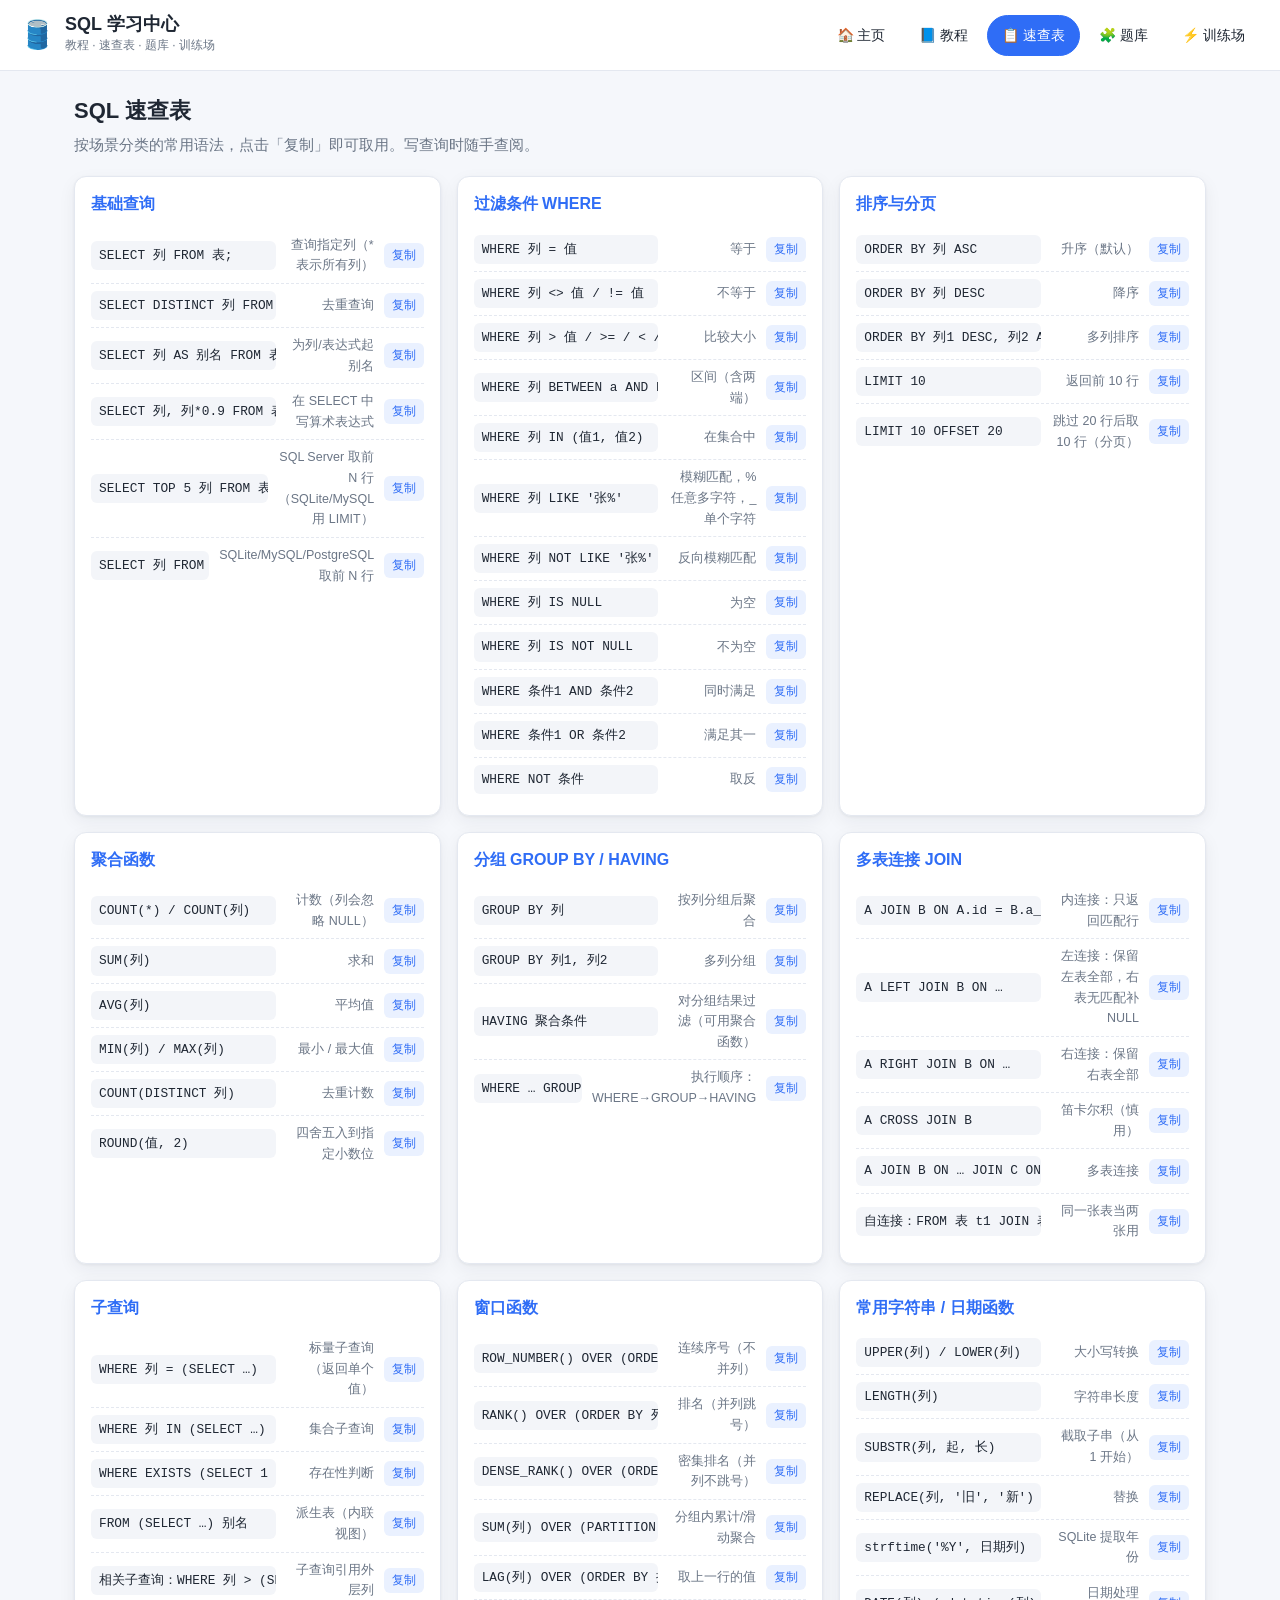
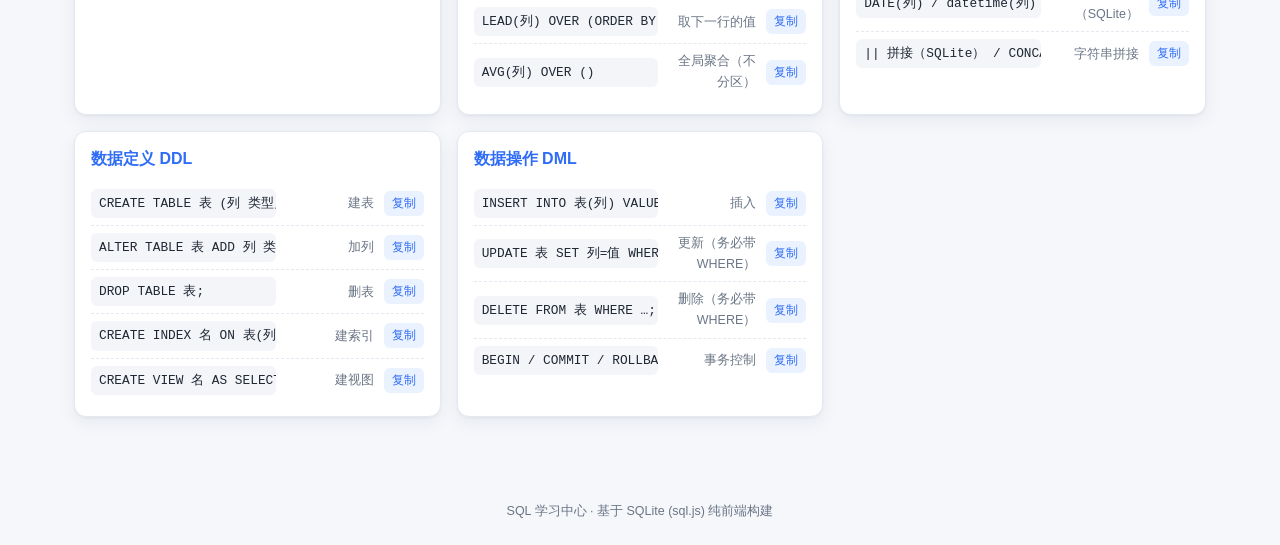
==== cheatsheet.html @ dda007c0 "update" ====
<!DOCTYPE html>
<html lang="zh-CN">
<head>
  <meta charset="UTF-8" />
  <meta name="viewport" content="width=device-width, initial-scale=1.0" />
  <title>SQL 速查表 · SQL 学习中心</title>
  <link rel="stylesheet" href="css/style.css" />
</head>
<body data-page="cheatsheet">
  <header class="topbar">
    <div class="brand">
      <button class="menu-toggle" id="menuToggle" aria-label="菜单" aria-expanded="false">☰</button>
      <span class="logo">🛢️</span>
      <div class="brand-text">
        <a href="index.html" class="brand-link"><h1>SQL 学习中心</h1></a>
        <p class="subtitle">教程 · 速查表 · 题库 · 训练场</p>
      </div>
    </div>
    <nav class="nav" id="nav">
      <a href="index.html" data-nav="home">🏠 主页</a>
      <a href="tutorial.html" data-nav="tutorial">📘 教程</a>
      <a href="cheatsheet.html" data-nav="cheatsheet">📋 速查表</a>
      <a href="questions.html" data-nav="questions">🧩 题库</a>
      <a href="practice.html" data-nav="practice">⚡ 训练场</a>
    </nav>
  </header>

  <main>
    <div class="section-head">
      <h2>SQL 速查表</h2>
      <p>按场景分类的常用语法，点击「复制」即可取用。写查询时随手查阅。</p>
    </div>
    <div id="cheatGrid" class="cheat-grid"></div>
  </main>

  <footer class="footer">
    <span>SQL 学习中心 · 基于 SQLite (sql.js) 纯前端构建</span>
  </footer>

  <script src="js/cheatsheet.js"></script>
  <script src="js/site.js"></script>
  <script src="js/app.js"></script>
</body>
</html>
---- css/style.css ----
:root {
  --bg: #f5f7fb;
  --panel: #ffffff;
  --ink: #1f2733;
  --muted: #6b7686;
  --line: #e4e8f0;
  --brand: #2f6df6;
  --brand-soft: #eaf1ff;
  --green: #1aa86b;
  --orange: #e8862e;
  --red: #e0483e;
  --code-bg: #f3f5f9;
  --shadow: 0 1px 3px rgba(20,30,50,.06), 0 6px 18px rgba(20,30,50,.06);
  --radius: 12px;
}

* { box-sizing: border-box; }
html, body { margin: 0; padding: 0; }
body {
  font-family: -apple-system, BlinkMacSystemFont, "Segoe UI", "PingFang SC", "Microsoft YaHei", sans-serif;
  background: var(--bg);
  color: var(--ink);
  line-height: 1.65;
  font-size: 15px;
}

/* ---------- 顶栏 / 导航 ---------- */
.topbar {
  position: relative;
  display: flex; align-items: center; justify-content: space-between;
  flex-wrap: wrap; gap: 10px;
  padding: 12px 20px;
  background: var(--panel);
  border-bottom: 1px solid var(--line);
  position: sticky; top: 0; z-index: 30;
}
.brand { display: flex; align-items: center; gap: 10px; min-width: 0; }
.brand .logo { font-size: 28px; }
.brand h1 { font-size: 18px; margin: 0; line-height: 1.2; }
.brand-link { text-decoration: none; color: inherit; }
.subtitle { margin: 0; color: var(--muted); font-size: 12px; }
.menu-toggle {
  display: none; border: none; background: transparent; color: var(--ink);
  font-size: 22px; cursor: pointer; padding: 4px 8px; line-height: 1;
}
.nav { display: flex; gap: 4px; flex-wrap: wrap; }
.nav a {
  text-decoration: none; color: var(--ink); padding: 8px 14px; border-radius: 999px;
  font-size: 14px; border: 1px solid transparent; transition: all .15s ease; white-space: nowrap;
}
.nav a:hover { border-color: var(--brand); color: var(--brand); }
.nav a.active { background: var(--brand); color: #fff; border-color: var(--brand); }

/* ---------- 通用内容容器 ---------- */
main { max-width: 1180px; margin: 0 auto; padding: 22px 24px 60px; }
.home { max-width: 1100px; }
.practice-page { max-width: 1280px; }
.section-head { margin-bottom: 18px; }
.section-head h2 { margin: 0 0 4px; font-size: 22px; }
.section-head p { margin: 0; color: var(--muted); max-width: 820px; }

/* ---------- 通用按钮 ---------- */
.btn {
  border: 1px solid var(--line); background: #fff; color: var(--ink);
  padding: 8px 14px; border-radius: 8px; cursor: pointer; font-size: 13.5px;
  text-decoration: none; display: inline-block; transition: all .15s ease;
}
.btn:hover { border-color: var(--brand); color: var(--brand); }
.btn.primary { background: var(--brand); color: #fff; border-color: var(--brand); }
.btn.primary:hover { filter: brightness(1.05); color: #fff; }
.btn.small { padding: 5px 10px; font-size: 12.5px; }
.btn.big { padding: 12px 22px; font-size: 15px; }

/* ---------- 主页 ---------- */
.hero { text-align: center; padding: 26px 10px 8px; }
.hero h1 { font-size: 30px; margin: 0 0 10px; }
.hero p { color: var(--muted); max-width: 680px; margin: 0 auto 18px; font-size: 15px; }
.hero-actions { display: flex; gap: 12px; justify-content: center; flex-wrap: wrap; }
.home-cards { display: grid; grid-template-columns: repeat(auto-fit, minmax(230px, 1fr)); gap: 16px; margin: 28px 0; }
.home-card {
  display: block; background: var(--panel); border: 1px solid var(--line);
  border-radius: var(--radius); padding: 20px; box-shadow: var(--shadow);
  text-decoration: none; color: inherit;
  transition: transform .15s ease, box-shadow .15s ease, border-color .15s ease;
}
.home-card:hover { transform: translateY(-3px); border-color: var(--brand); }
.hc-icon { font-size: 30px; }
.home-card h3 { margin: 10px 0 6px; font-size: 17px; }
.home-card p { color: var(--muted); font-size: 13.5px; margin: 0 0 12px; }
.hc-go { color: var(--brand); font-size: 13.5px; font-weight: 600; }
.home-note {
  background: var(--panel); border: 1px solid var(--line); border-radius: var(--radius);
  padding: 18px 22px; box-shadow: var(--shadow);
}
.home-note h3 { margin: 0 0 10px; font-size: 16px; }
.home-note ul { margin: 0; padding-left: 20px; color: var(--muted); font-size: 13.5px; }
.home-note li { margin: 6px 0; }
.home-note code { background: var(--code-bg); padding: 1px 6px; border-radius: 5px; color: var(--ink); }

/* ---------- 教程 ---------- */
.tut-layout { display: flex; gap: 22px; align-items: flex-start; }
.tut-side {
  flex: 0 0 220px; position: sticky; top: 84px; align-self: flex-start;
  background: var(--panel); border: 1px solid var(--line); border-radius: var(--radius);
  padding: 10px; box-shadow: var(--shadow); max-height: 80vh; overflow: auto;
}
.tut-side button {
  display: block; width: 100%; text-align: left; border: none; background: transparent;
  padding: 9px 12px; border-radius: 8px; cursor: pointer; color: var(--ink); font-size: 14px;
}
.tut-side button:hover { background: var(--brand-soft); }
.tut-side button.active { background: var(--brand); color: #fff; }
.tut-main {
  flex: 1; min-width: 0; background: var(--panel); border: 1px solid var(--line);
  border-radius: var(--radius); padding: 24px 28px; box-shadow: var(--shadow);
}
.tut-main h3 { margin-top: 0; font-size: 21px; }
.tut-main p { margin: 10px 0; }
.tut-main ul { padding-left: 20px; }
.tut-main code {
  background: var(--code-bg); padding: 1px 6px; border-radius: 5px;
  font-family: "SFMono-Regular", Consolas, "Liberation Mono", monospace; font-size: 13px;
}
.tut-main pre {
  background: #0f1626; color: #e6ecf5; padding: 14px 16px; border-radius: 10px;
  overflow: auto; font-size: 13px; line-height: 1.55;
}
.tut-main pre code { background: transparent; color: inherit; padding: 0; }
.tut-tip {
  background: var(--brand-soft); border-left: 4px solid var(--brand);
  padding: 10px 14px; border-radius: 8px; margin-top: 16px; color: #234;
}
.tut-example-head { display: flex; align-items: center; justify-content: space-between; margin-top: 18px; gap: 10px; flex-wrap: wrap; }

/* ---------- 速查表 ---------- */
.cheat-grid { display: grid; grid-template-columns: repeat(auto-fill, minmax(320px, 1fr)); gap: 16px; }
.cheat-card {
  background: var(--panel); border: 1px solid var(--line); border-radius: var(--radius);
  padding: 14px 16px; box-shadow: var(--shadow);
}
.cheat-card h3 { margin: 0 0 10px; font-size: 16px; color: var(--brand); }
.cheat-row {
  display: flex; align-items: center; justify-content: space-between; gap: 10px;
  padding: 7px 0; border-top: 1px dashed var(--line);
}
.cheat-row:first-of-type { border-top: none; }
.cheat-syntax {
  font-family: "SFMono-Regular", Consolas, monospace; font-size: 12.8px;
  background: var(--code-bg); padding: 4px 8px; border-radius: 6px; flex: 1; min-width: 0;
  overflow-x: auto; white-space: nowrap;
}
.cheat-desc { color: var(--muted); font-size: 12.5px; flex: 0 0 88px; text-align: right; }
.copy-btn {
  border: none; background: var(--brand-soft); color: var(--brand); cursor: pointer;
  border-radius: 6px; padding: 4px 8px; font-size: 12px; flex: 0 0 auto;
}
.copy-btn:hover { background: var(--brand); color: #fff; }

/* ---------- 题库 ---------- */
.q-filters { display: flex; flex-direction: column; gap: 8px; margin-bottom: 12px; }
.filter-row { display: flex; gap: 6px; flex-wrap: wrap; align-items: center; }
.filter-label { font-size: 12.5px; color: var(--muted); }
.q-filters button {
  border: 1px solid var(--line); background: #fff; padding: 6px 13px; border-radius: 999px;
  cursor: pointer; font-size: 13px;
}
.q-filters button.active { background: var(--brand); color: #fff; border-color: var(--brand); }
.q-stats { color: var(--muted); font-size: 13px; margin-bottom: 14px; }
.q-list { display: grid; grid-template-columns: repeat(auto-fill, minmax(340px, 1fr)); gap: 14px; }
.q-card {
  background: var(--panel); border: 1px solid var(--line); border-radius: var(--radius);
  padding: 14px 16px; box-shadow: var(--shadow);
}
.q-card .q-top { display: flex; align-items: center; gap: 8px; margin-bottom: 6px; }
.q-no { font-weight: 700; color: var(--brand); font-size: 14px; }
.q-cat { color: var(--muted); font-size: 12px; }
.badge { font-size: 11px; padding: 2px 8px; border-radius: 999px; margin-left: auto; }
.badge.基础入门 { background: #e7f6ee; color: var(--green); }
.badge.进阶实战 { background: #fdeae8; color: var(--red); }
.q-q { font-size: 14.5px; margin: 6px 0 10px; }
.q-actions { display: flex; gap: 8px; flex-wrap: wrap; }
.q-body { margin-top: 10px; border-top: 1px dashed var(--line); padding-top: 10px; display: none; }
.q-body.open { display: block; }
.q-body .lbl { font-size: 12px; color: var(--muted); margin: 8px 0 3px; }
.q-body pre { background: #0f1626; color: #e6ecf5; padding: 10px 12px; border-radius: 8px; overflow: auto; font-size: 12.5px; }
.q-body code { background: transparent; }

/* ---------- 题库带过来的题目面板 ---------- */
.question-panel {
  background: var(--brand-soft); border: 1px solid #cfe0ff; border-radius: var(--radius);
  padding: 14px 16px; margin-bottom: 16px; box-shadow: var(--shadow);
}
.qm-head { display: flex; align-items: center; gap: 8px; margin-bottom: 6px; }
.qm-no { font-weight: 700; color: var(--brand); font-size: 14px; }
.qm-q { font-size: 15px; margin: 6px 0 12px; }
.qm-actions { display: flex; gap: 8px; flex-wrap: wrap; }
.qm-hint { margin-top: 10px; background: #fff; border-left: 4px solid var(--brand); padding: 8px 12px; border-radius: 8px; font-size: 13.5px; }

/* ---------- 训练场 ---------- */
.practice-wrap { display: flex; gap: 18px; align-items: stretch; }
.editor-col { flex: 1 1 50%; min-width: 320px; display: flex; flex-direction: column; }
.result-col { flex: 1 1 50%; min-width: 320px; display: flex; flex-direction: column; }
.editor-head, .result-head {
  display: flex; align-items: center; justify-content: space-between; gap: 10px;
  background: var(--panel); border: 1px solid var(--line); border-radius: var(--radius) var(--radius) 0 0;
  padding: 10px 14px; font-size: 13.5px; flex-wrap: wrap;
}
.editor-actions { display: flex; gap: 6px; flex-wrap: wrap; }
.engine-status { font-size: 12px; color: var(--orange); margin-left: 8px; }
#sqlInput {
  width: 100%; min-height: 320px; resize: vertical; border: 1px solid var(--line);
  border-top: none; border-radius: 0 0 var(--radius) var(--radius);
  padding: 14px 16px; font-family: "SFMono-Regular", Consolas, monospace; font-size: 16px;
  line-height: 1.6; background: #0f1626; color: #e6ecf5; outline: none;
}
.editor-quick { margin-top: 10px; display: flex; gap: 8px; flex-wrap: wrap; align-items: center; font-size: 12.5px; color: var(--muted); }
.chip { border: 1px solid var(--line); background: #fff; border-radius: 999px; padding: 4px 12px; cursor: pointer; font-size: 12.5px; }
.chip:hover { border-color: var(--brand); color: var(--brand); }
.result-area {
  flex: 1; min-height: 320px; background: var(--panel); border: 1px solid var(--line);
  border-top: none; border-radius: 0 0 var(--radius) var(--radius); padding: 14px; overflow: auto;
}
.result-area .placeholder { color: var(--muted); text-align: center; margin-top: 90px; }
.result-meta { color: var(--muted); font-size: 12.5px; }
.tbl-scroll { overflow-x: auto; }
table.result-tbl { border-collapse: collapse; width: 100%; font-size: 13px; }
table.result-tbl th, table.result-tbl td {
  border: 1px solid var(--line); padding: 6px 10px; text-align: left; white-space: nowrap;
}
table.result-tbl th { background: var(--brand-soft); position: sticky; top: 0; }
table.result-tbl tr:nth-child(even) td { background: #fafbfe; }
.err-box { background: #fdecea; border: 1px solid #f5c6c2; color: #a3231b; padding: 12px 14px; border-radius: 8px; font-size: 13px; white-space: pre-wrap; }
.ok-box { background: #e7f6ee; border: 1px solid #b7e3cb; color: #157a4d; padding: 10px 14px; border-radius: 8px; font-size: 13px; }
.schema-box { margin-top: 12px; background: var(--panel); border: 1px solid var(--line); border-radius: var(--radius); padding: 8px 14px; }
.schema-box summary { cursor: pointer; font-size: 13.5px; }
.schema-info { font-size: 12.5px; color: var(--muted); margin-top: 8px; }
.schema-info code { background: var(--code-bg); padding: 1px 5px; border-radius: 4px; color: var(--ink); }

/* ---------- 页脚 ---------- */
.footer { text-align: center; color: var(--muted); font-size: 12.5px; padding: 24px; }

/* ---------- 响应式（手机 / 平板） ---------- */
@media (max-width: 860px) {
  .practice-wrap { flex-direction: column; }
  #sqlInput { min-height: 220px; }
  .result-area { min-height: 240px; }
}

@media (max-width: 760px) {
  .menu-toggle { display: block; }
  .nav {
    display: none; position: absolute; top: 100%; left: 0; right: 0;
    flex-direction: column; gap: 2px; background: var(--panel);
    border-bottom: 1px solid var(--line); padding: 8px; box-shadow: var(--shadow); z-index: 40;
  }
  .nav.open { display: flex; }
  .nav a { padding: 12px 14px; border-radius: 8px; }

  .topbar { padding: 10px 14px; }
  .subtitle { display: none; }
  main { padding: 16px 14px 50px; }
  .home { padding: 16px 14px 50px; }

  .tut-layout { flex-direction: column; }
  .tut-side {
    position: static; width: 100%; max-height: none; display: flex; gap: 6px;
    overflow-x: auto; padding-bottom: 6px;
  }
  .tut-side button { width: auto; white-space: nowrap; }
  .tut-main { padding: 18px 16px; }

  .cheat-grid, .q-list { grid-template-columns: 1fr; }
  .cheat-desc { flex-basis: 70px; }
  .hero h1 { font-size: 24px; }
}

@media (max-width: 420px) {
  .editor-actions .btn { padding: 7px 10px; font-size: 12.5px; }
  .q-actions .btn { flex: 1 1 auto; text-align: center; }
}
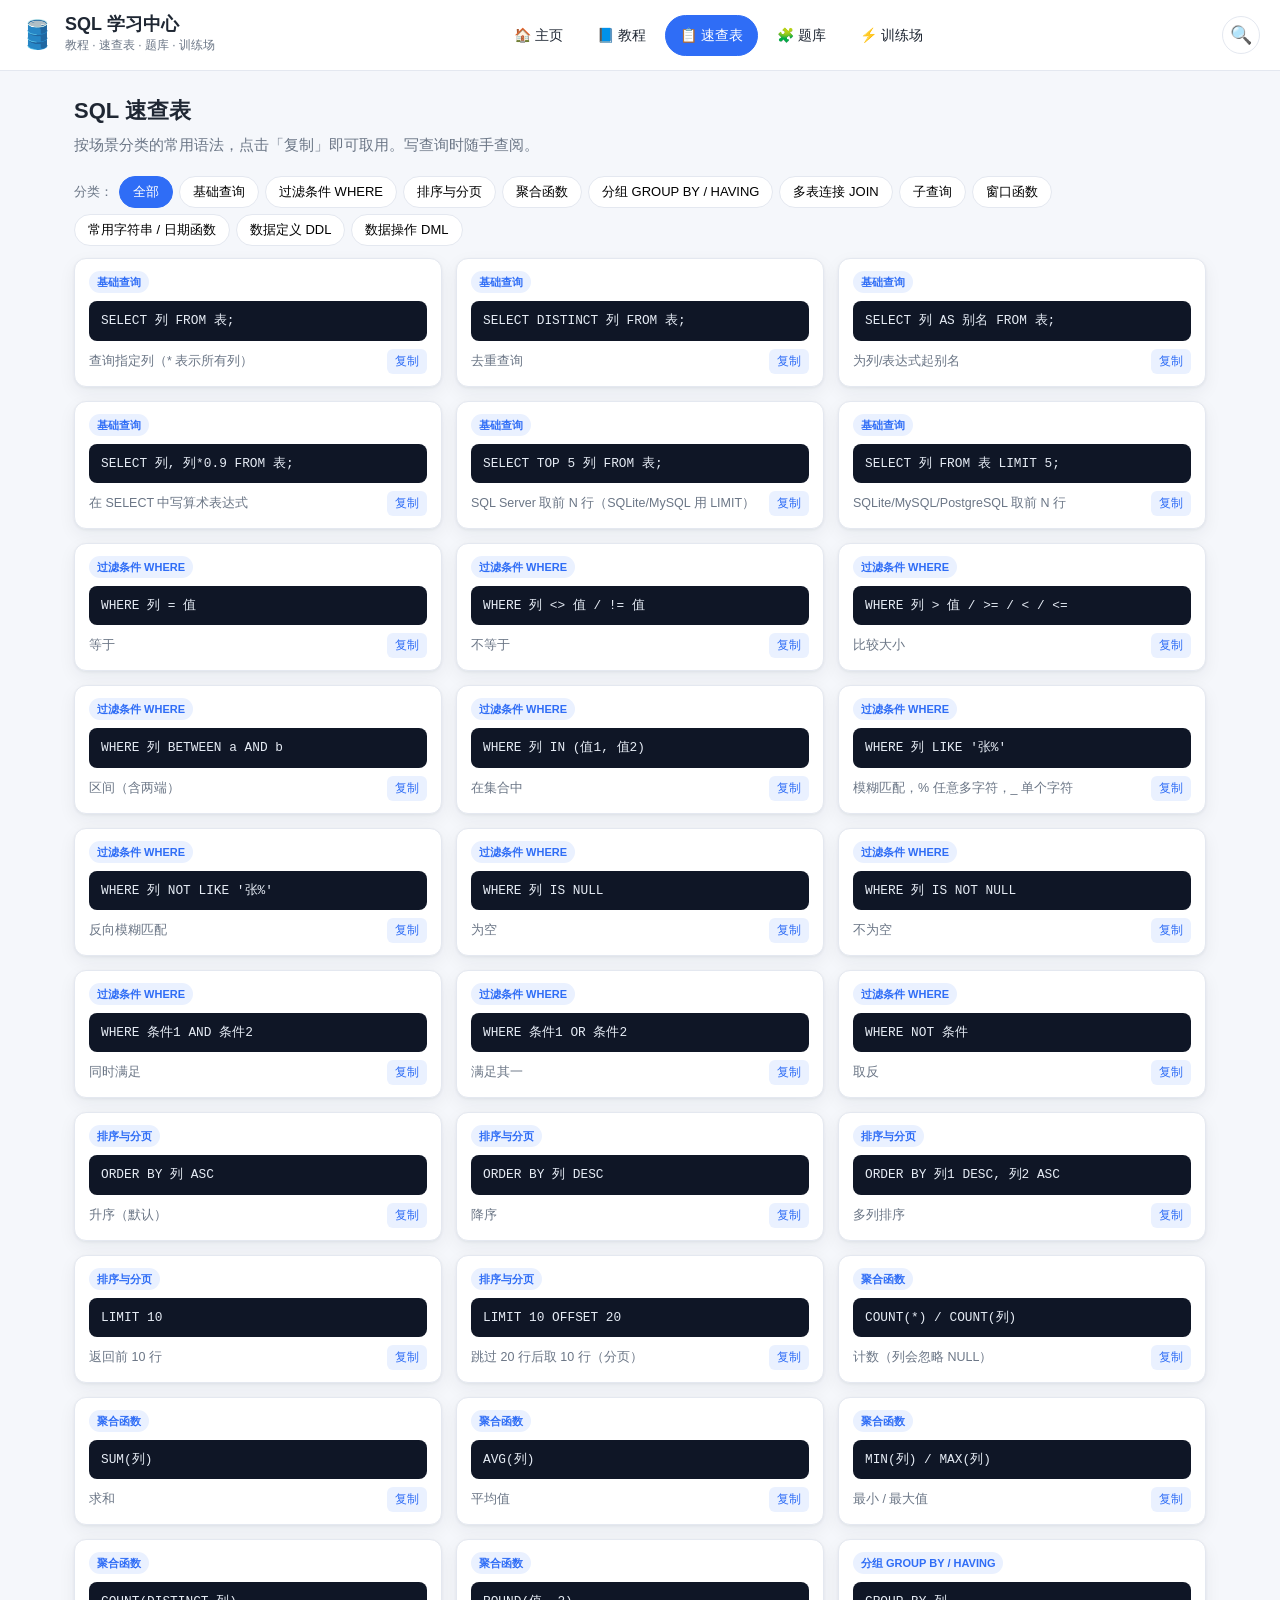
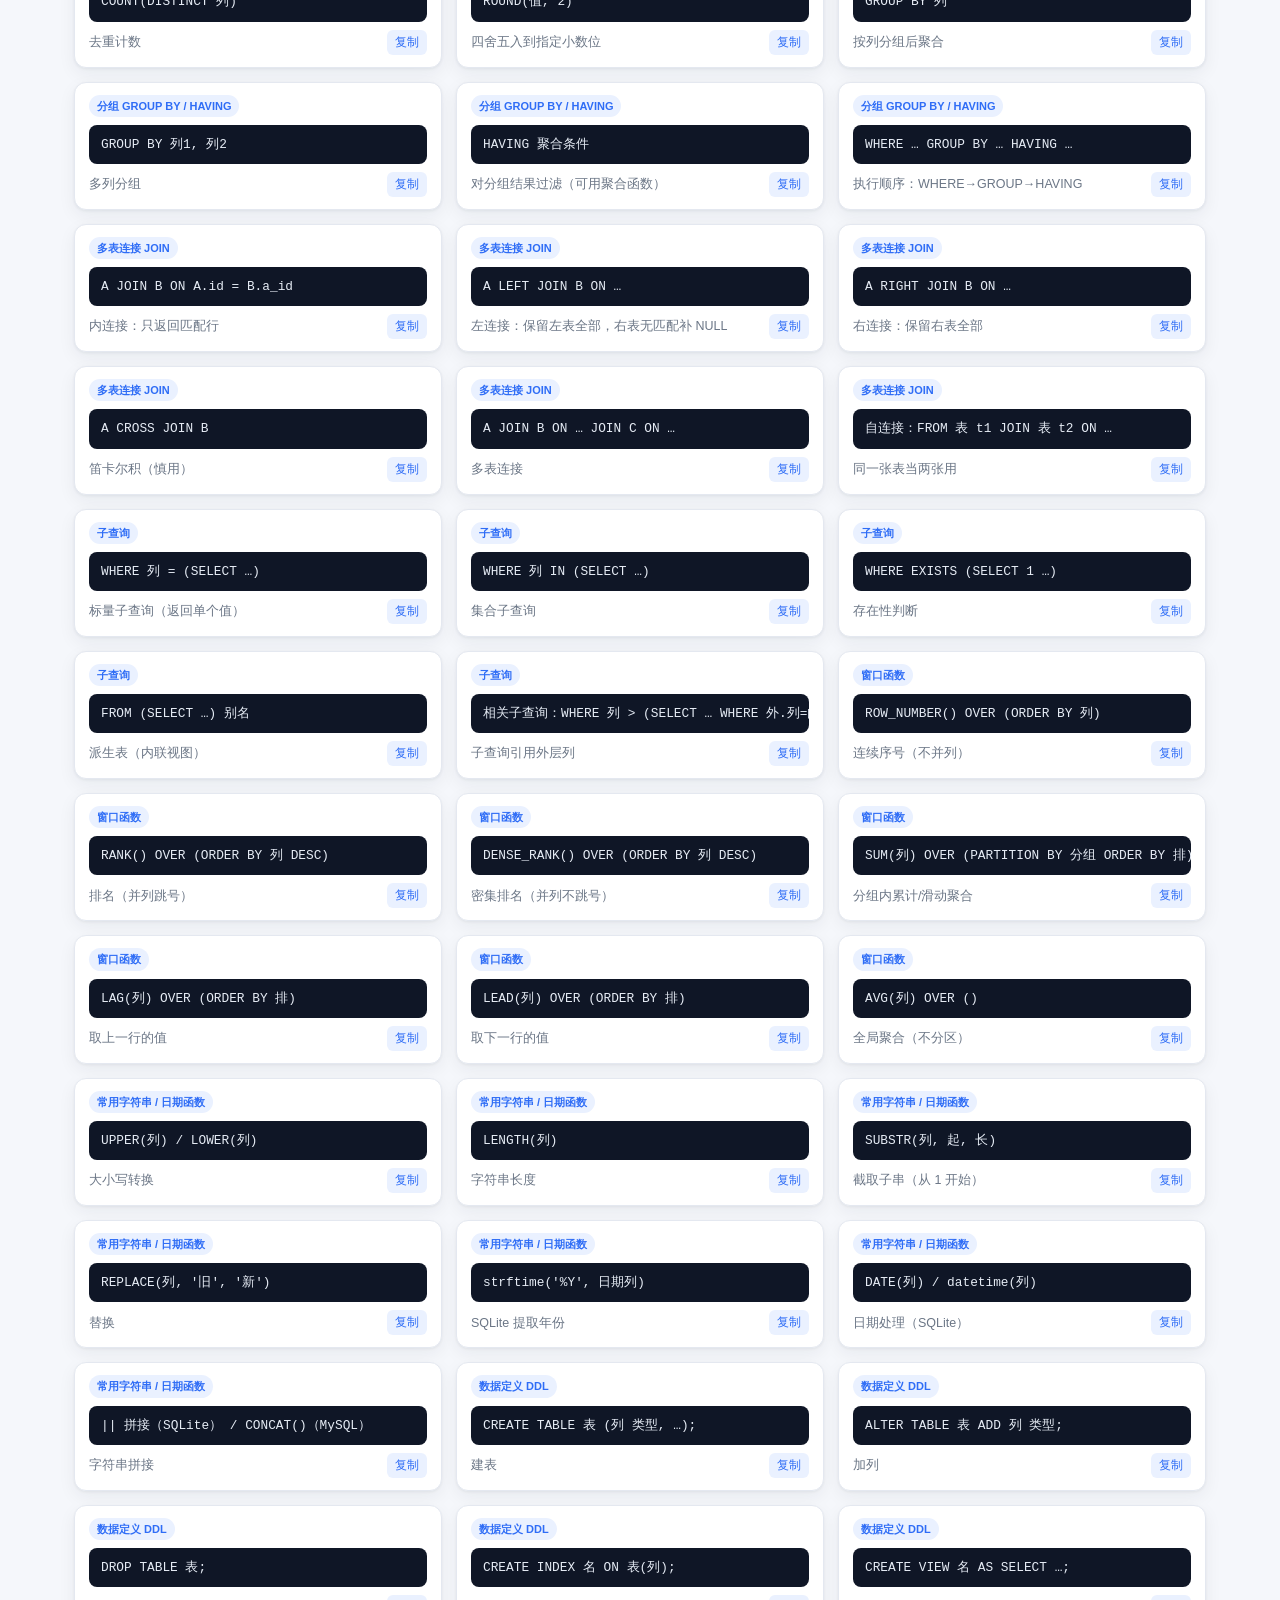
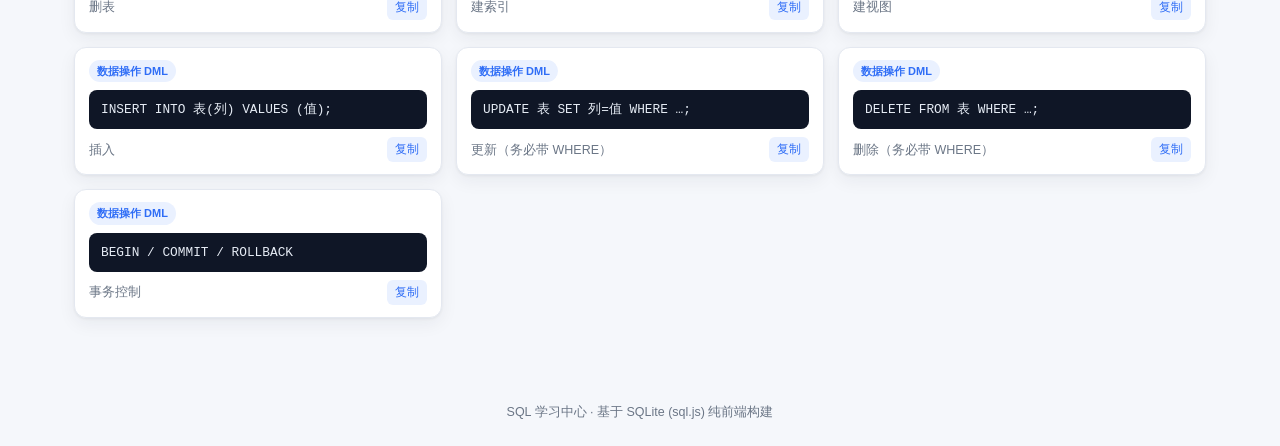
==== commit 460c65d8: "update" ====
--- a/cheatsheet.html
+++ b/cheatsheet.html
@@ -30,6 +30,7 @@
       <h2>SQL 速查表</h2>
       <p>按场景分类的常用语法，点击「复制」即可取用。写查询时随手查阅。</p>
     </div>
+    <div id="cheatFilters" class="q-filters"></div>
     <div id="cheatGrid" class="cheat-grid"></div>
   </main>
 
--- a/css/style.css
+++ b/css/style.css
@@ -110,6 +110,12 @@
 }
 .tut-side button:hover { background: var(--brand-soft); }
 .tut-side button.active { background: var(--brand); color: #fff; }
+.tut-part {
+  font-size: 12px; font-weight: 700; color: var(--muted); letter-spacing: .03em;
+  padding: 14px 12px 5px; margin-top: 4px; border-top: 1px solid var(--line);
+}
+.tut-part:first-child { border-top: none; margin-top: 0; }
+.toc-toggle { display: none; }
 .tut-main {
   flex: 1; min-width: 0; background: var(--panel); border: 1px solid var(--line);
   border-radius: var(--radius); padding: 24px 28px; box-shadow: var(--shadow);
@@ -132,24 +138,25 @@
 }
 .tut-example-head { display: flex; align-items: center; justify-content: space-between; margin-top: 18px; gap: 10px; flex-wrap: wrap; }
 
-/* ---------- 速查表 ---------- */
-.cheat-grid { display: grid; grid-template-columns: repeat(auto-fill, minmax(320px, 1fr)); gap: 16px; }
+/* ---------- 速查表（题库式卡片） ---------- */
+.cheat-grid { display: grid; grid-template-columns: repeat(auto-fill, minmax(300px, 1fr)); gap: 14px; }
 .cheat-card {
   background: var(--panel); border: 1px solid var(--line); border-radius: var(--radius);
-  padding: 14px 16px; box-shadow: var(--shadow);
-}
-.cheat-card h3 { margin: 0 0 10px; font-size: 16px; color: var(--brand); }
-.cheat-row {
-  display: flex; align-items: center; justify-content: space-between; gap: 10px;
-  padding: 7px 0; border-top: 1px dashed var(--line);
-}
-.cheat-row:first-of-type { border-top: none; }
+  padding: 12px 14px; box-shadow: var(--shadow);
+  display: flex; flex-direction: column; gap: 8px;
+}
+.cheat-card-head { display: flex; }
+.cheat-group {
+  font-size: 11px; padding: 2px 8px; border-radius: 999px;
+  background: var(--brand-soft); color: var(--brand); font-weight: 600;
+}
 .cheat-syntax {
-  font-family: "SFMono-Regular", Consolas, monospace; font-size: 12.8px;
-  background: var(--code-bg); padding: 4px 8px; border-radius: 6px; flex: 1; min-width: 0;
-  overflow-x: auto; white-space: nowrap;
-}
-.cheat-desc { color: var(--muted); font-size: 12.5px; flex: 0 0 88px; text-align: right; }
+  font-family: "SFMono-Regular", Consolas, monospace; font-size: 12.8px; line-height: 1.5;
+  background: #0f1626; color: #e6ecf5; padding: 10px 12px; border-radius: 8px;
+  overflow-x: auto; white-space: pre; margin: 0;
+}
+.cheat-meta { display: flex; align-items: center; justify-content: space-between; gap: 10px; }
+.cheat-desc { color: var(--muted); font-size: 12.5px; }
 .copy-btn {
   border: none; background: var(--brand-soft); color: var(--brand); cursor: pointer;
   border-radius: 6px; padding: 4px 8px; font-size: 12px; flex: 0 0 auto;
@@ -262,15 +269,19 @@
   .home { padding: 16px 14px 50px; }
 
   .tut-layout { flex-direction: column; }
-  .tut-side {
-    position: static; width: 100%; max-height: none; display: flex; gap: 6px;
-    overflow-x: auto; padding-bottom: 6px;
+  .toc-toggle {
+    display: flex; align-items: center; justify-content: center; gap: 6px;
+    width: 100%; border: 1px solid var(--line); background: #fff; border-radius: 10px;
+    padding: 12px; font-size: 14px; cursor: pointer; margin-bottom: 12px; color: var(--ink);
   }
-  .tut-side button { width: auto; white-space: nowrap; }
+  .tut-side { display: none; }
+  .tut-side.open {
+    display: block; position: fixed; top: 0; left: 0; right: 0; bottom: 0; z-index: 60;
+    background: var(--panel); padding: 16px; max-height: none; overflow: auto; box-shadow: var(--shadow);
+  }
   .tut-main { padding: 18px 16px; }
 
   .cheat-grid, .q-list { grid-template-columns: 1fr; }
-  .cheat-desc { flex-basis: 70px; }
   .hero h1 { font-size: 24px; }
 }
 
@@ -278,3 +289,44 @@
   .editor-actions .btn { padding: 7px 10px; font-size: 12.5px; }
   .q-actions .btn { flex: 1 1 auto; text-align: center; }
 }
+
+/* ---------- 全网搜索 ---------- */
+.search-toggle {
+  border: 1px solid var(--line); background: #fff; color: var(--ink);
+  border-radius: 999px; width: 38px; height: 38px; font-size: 18px; cursor: pointer; flex: 0 0 auto;
+  display: inline-flex; align-items: center; justify-content: center;
+}
+.search-toggle:hover { border-color: var(--brand); }
+.search-modal { position: fixed; inset: 0; z-index: 100; display: flex; }
+.search-modal[hidden] { display: none; }
+.search-overlay { position: absolute; inset: 0; background: rgba(15,22,38,.45); }
+.search-panel {
+  position: relative; margin: 7vh auto 0; width: min(700px, 92vw); max-height: 86vh;
+  background: var(--panel); border-radius: 14px; box-shadow: var(--shadow);
+  display: flex; flex-direction: column; overflow: hidden;
+}
+.search-bar { display: flex; align-items: center; gap: 8px; padding: 10px 12px; border-bottom: 1px solid var(--line); }
+.search-bar input {
+  flex: 1; border: none; outline: none; font-size: 16px; padding: 8px;
+  background: transparent; color: var(--ink);
+}
+.search-close { border: none; background: transparent; font-size: 20px; cursor: pointer; color: var(--muted); padding: 4px 8px; line-height: 1; }
+.search-results { overflow: auto; padding: 8px 12px 16px; -webkit-overflow-scrolling: touch; }
+.search-empty { color: var(--muted); text-align: center; padding: 32px 10px; font-size: 13.5px; }
+.search-group { margin-top: 8px; }
+.search-group-h { font-size: 12.5px; color: var(--muted); font-weight: 700; margin: 8px 2px 4px; }
+.search-item {
+  display: flex; align-items: center; gap: 8px; text-decoration: none; color: var(--ink);
+  padding: 10px; border-radius: 8px; font-size: 14px; border: 1px solid transparent;
+}
+.search-item:hover { background: var(--brand-soft); border-color: #cfe0ff; }
+.si-type { font-size: 11px; font-weight: 700; padding: 2px 7px; border-radius: 6px; flex: 0 0 auto; color: #fff; }
+.si-type.tut { background: var(--brand); }
+.si-type.cheat { background: var(--orange); }
+.si-type.q { background: var(--green); }
+.search-item code {
+  font-family: "SFMono-Regular", Consolas, monospace; font-size: 12.5px;
+  background: var(--code-bg); padding: 2px 6px; border-radius: 5px; color: var(--ink);
+}
+.si-desc { color: var(--muted); font-size: 12px; overflow: hidden; text-overflow: ellipsis; white-space: nowrap; }
+.search-more { color: var(--muted); font-size: 12px; padding: 4px 10px; }
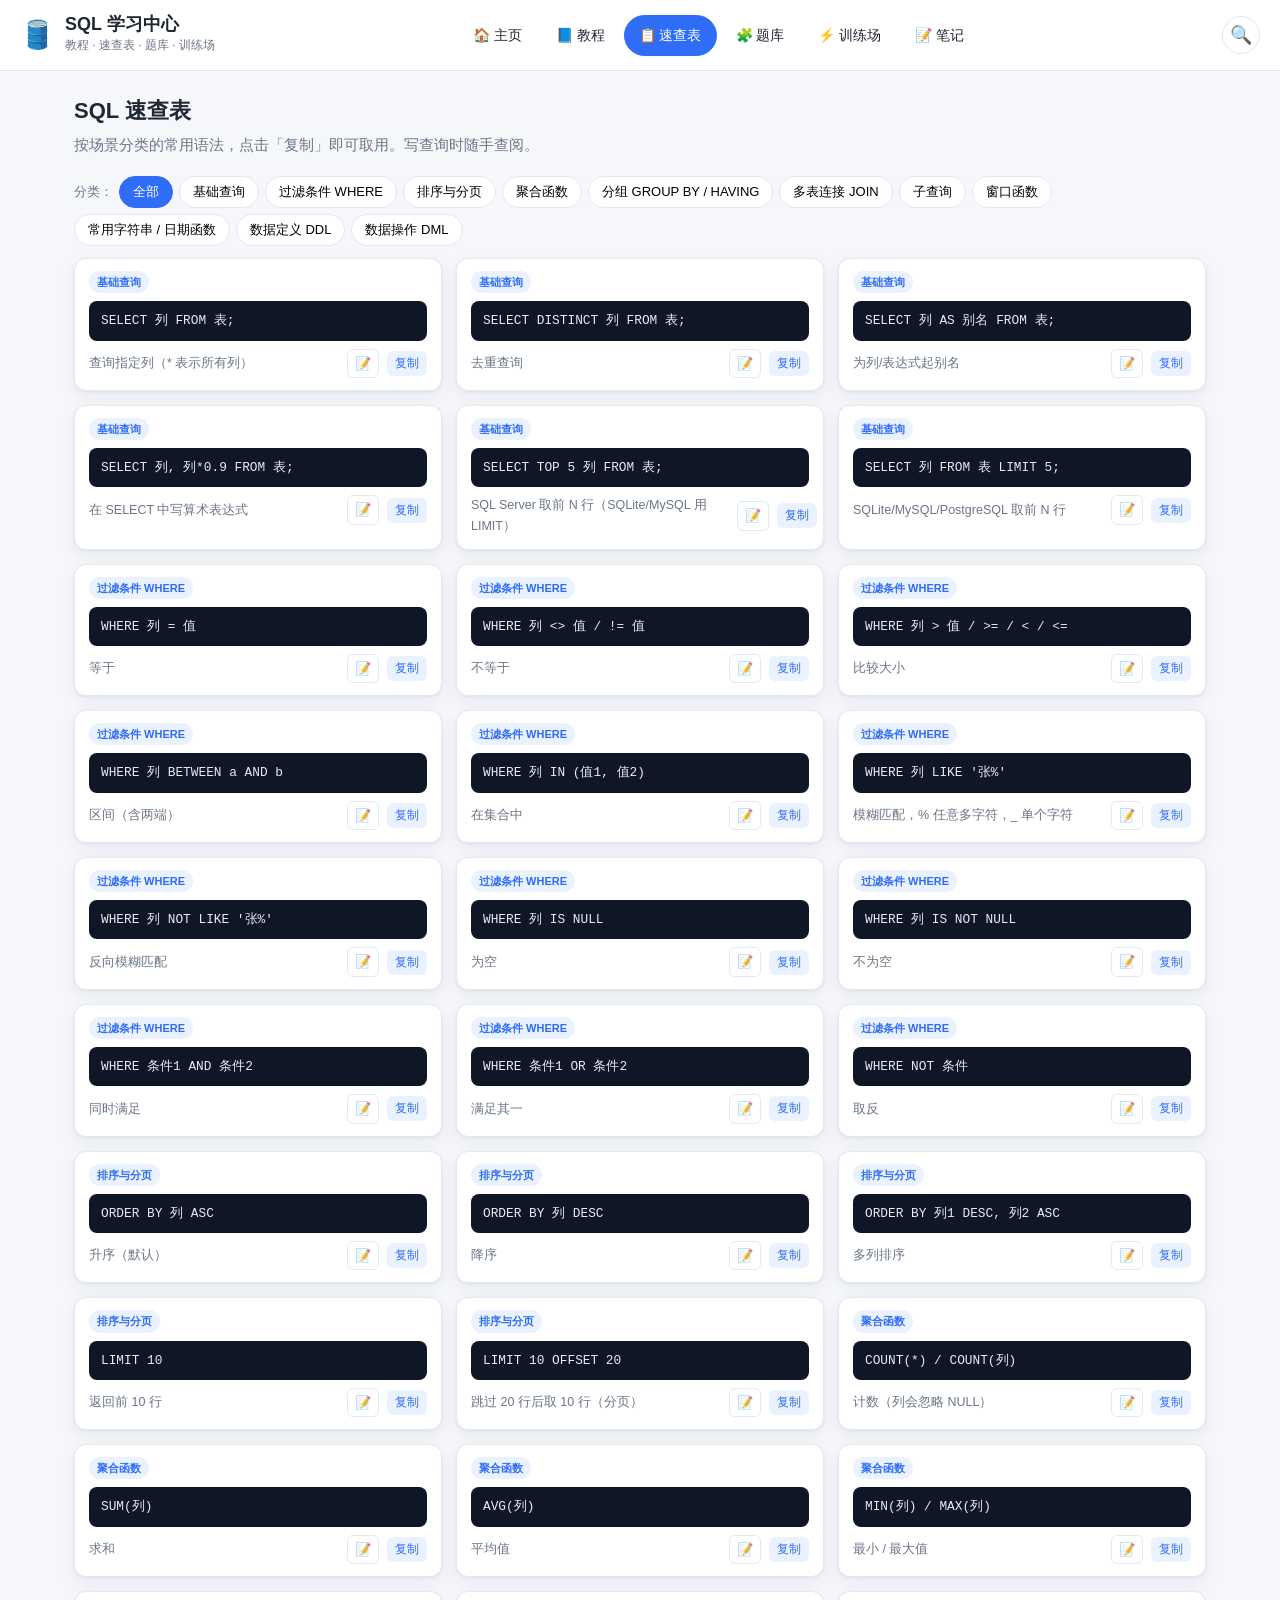
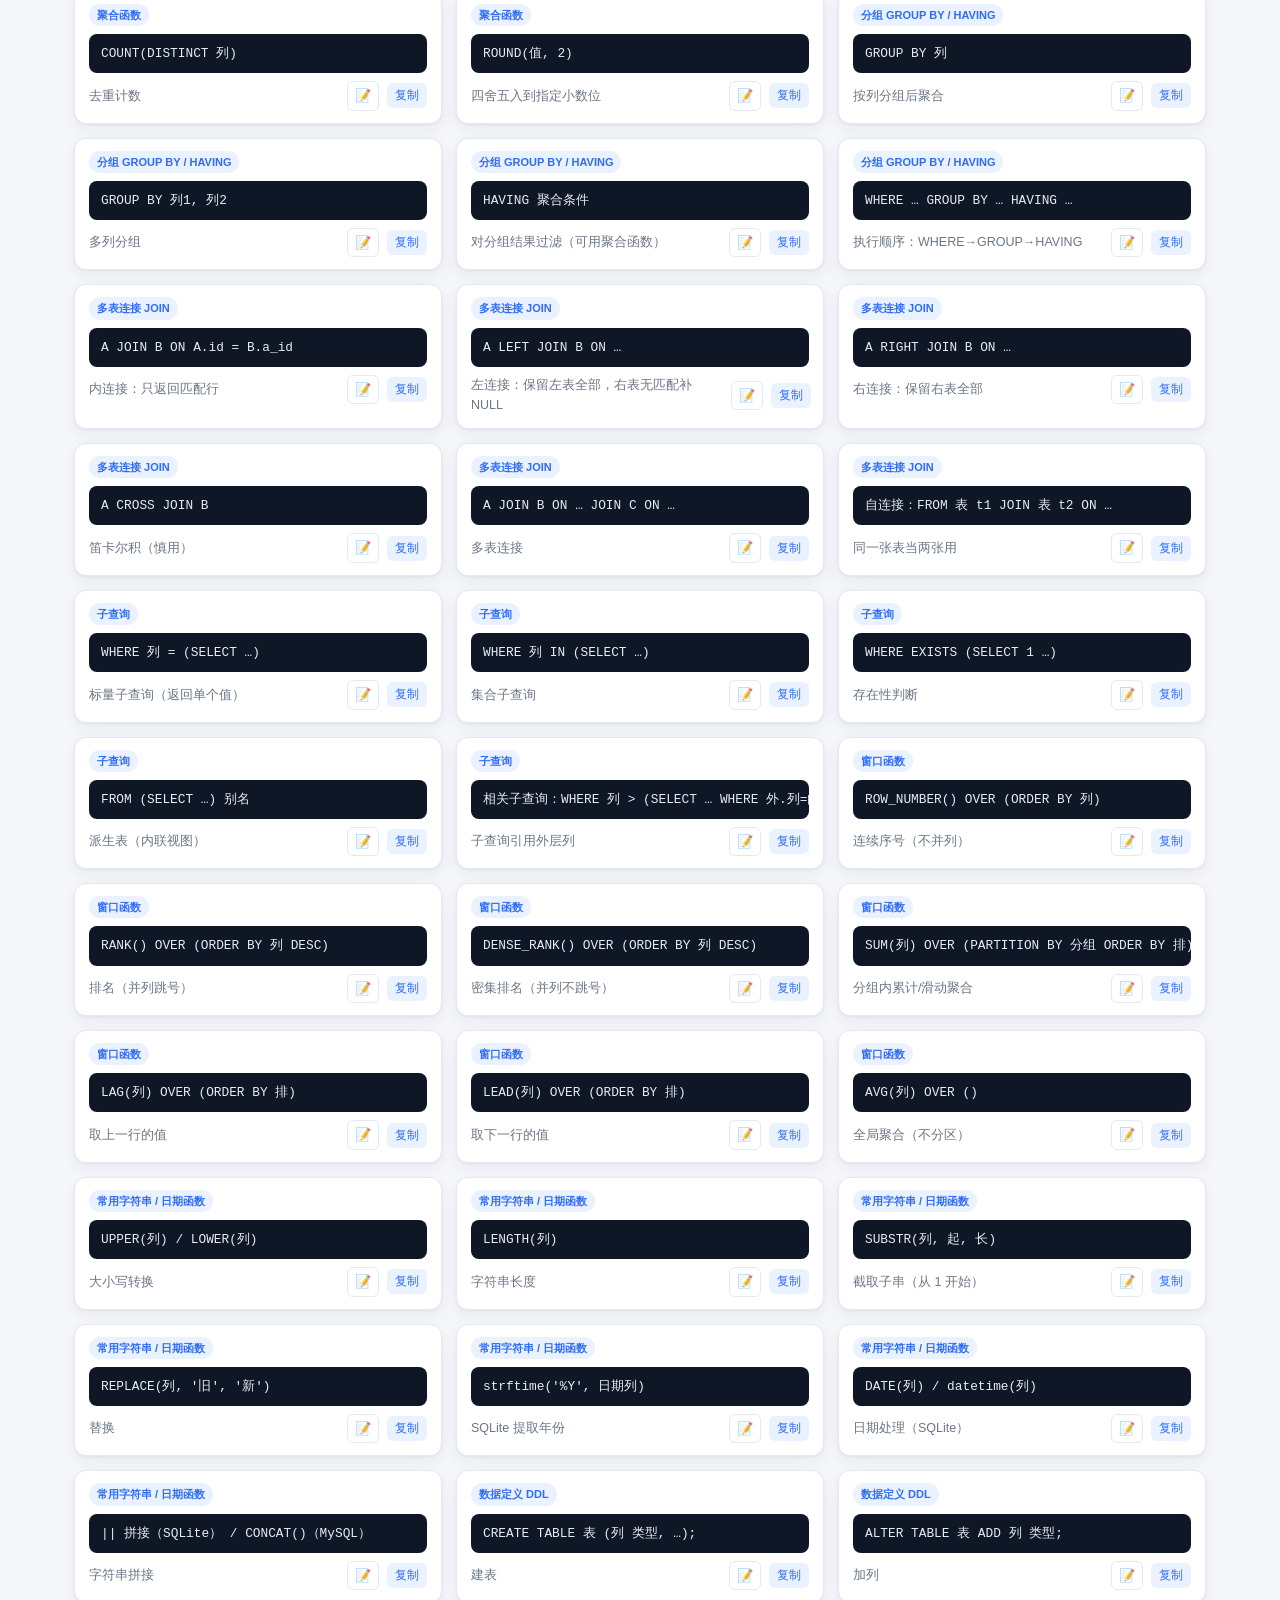
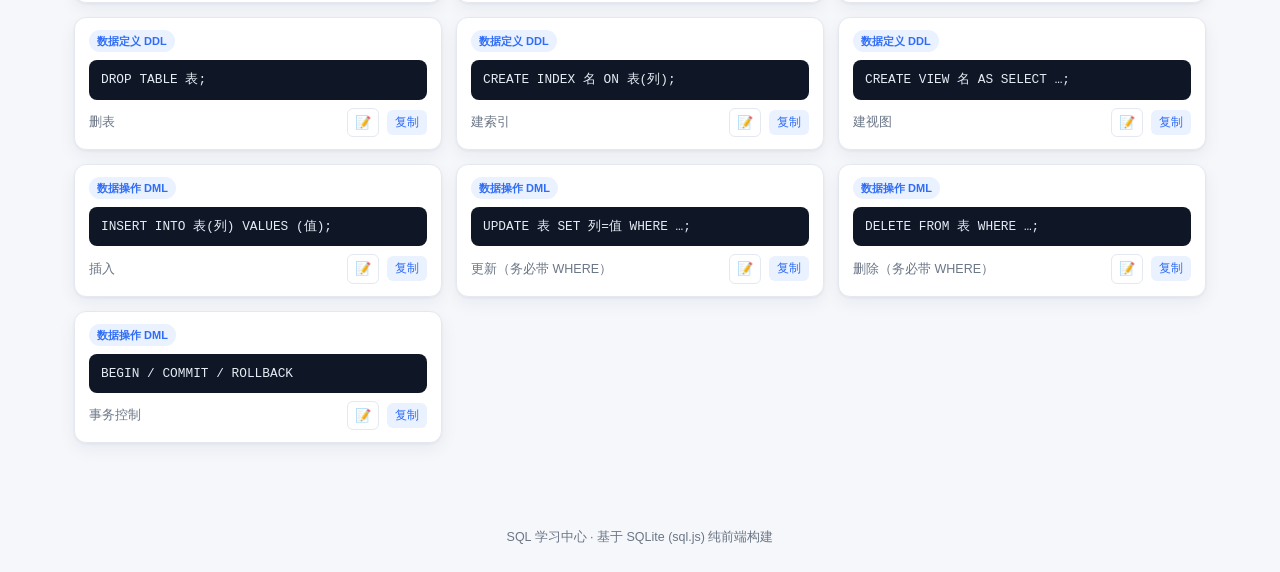
==== commit 2d16014b: "添加练习次数和笔记" ====
--- a/cheatsheet.html
+++ b/cheatsheet.html
@@ -22,6 +22,7 @@
       <a href="cheatsheet.html" data-nav="cheatsheet">📋 速查表</a>
       <a href="questions.html" data-nav="questions">🧩 题库</a>
       <a href="practice.html" data-nav="practice">⚡ 训练场</a>
+      <a href="notes.html" data-nav="notes">📝 笔记</a>
     </nav>
   </header>
 
--- a/css/style.css
+++ b/css/style.css
@@ -290,6 +290,66 @@
   .q-actions .btn { flex: 1 1 auto; text-align: center; }
 }
 
+/* ---------- 练习次数 / 笔记入口 ---------- */
+.q-prac {
+  font-size: 11px; color: var(--muted); background: var(--code-bg);
+  padding: 2px 8px; border-radius: 999px; margin-left: 6px;
+}
+.qm-count {
+  font-size: 12.5px; color: var(--brand); font-weight: 600;
+  background: #fff; border: 1px dashed #cfe0ff; border-radius: 8px;
+  padding: 5px 10px; margin: 4px 0 10px; display: inline-block;
+}
+.tut-note { margin-top: 18px; }
+.cheat-links { display: inline-flex; gap: 8px; align-items: center; }
+.cheat-note {
+  text-decoration: none; font-size: 13px; color: var(--muted);
+  border: 1px solid var(--line); border-radius: 6px; padding: 3px 7px;
+}
+.cheat-note:hover { border-color: var(--brand); color: var(--brand); }
+
+/* ---------- 笔记页 ---------- */
+.notes-page { max-width: 980px; }
+.note-composer {
+  background: var(--panel); border: 1px solid var(--line); border-radius: var(--radius);
+  padding: 16px; box-shadow: var(--shadow); margin-bottom: 14px;
+  display: flex; flex-direction: column; gap: 10px;
+}
+.note-row { display: flex; gap: 10px; }
+.note-input {
+  flex: 1; width: 100%; border: 1px solid var(--line); border-radius: 8px;
+  padding: 9px 12px; font-size: 14px; outline: none; background: #fff; color: var(--ink);
+}
+.note-input:focus { border-color: var(--brand); }
+.note-input.ctx { font-size: 13px; color: var(--muted); }
+.note-textarea {
+  width: 100%; min-height: 150px; resize: vertical; border: 1px solid var(--line);
+  border-radius: 8px; padding: 12px 14px; font-size: 14px; line-height: 1.6;
+  font-family: inherit; outline: none; color: var(--ink); background: #fff;
+}
+.note-textarea:focus { border-color: var(--brand); }
+.note-composer-actions { display: flex; gap: 10px; }
+.note-toolbar {
+  display: flex; align-items: center; gap: 10px; flex-wrap: wrap;
+  margin-bottom: 14px;
+}
+.note-toolbar .note-input { flex: 1 1 240px; max-width: 360px; }
+.note-count { font-size: 12.5px; color: var(--muted); }
+.note-list { display: grid; grid-template-columns: repeat(auto-fill, minmax(320px, 1fr)); gap: 14px; }
+.note-card {
+  background: var(--panel); border: 1px solid var(--line); border-radius: var(--radius);
+  padding: 14px 16px; box-shadow: var(--shadow); display: flex; flex-direction: column; gap: 6px;
+}
+.note-head { display: flex; align-items: baseline; justify-content: space-between; gap: 10px; }
+.note-title { font-size: 15px; font-weight: 700; color: var(--ink); }
+.note-time { font-size: 11.5px; color: var(--muted); flex: 0 0 auto; }
+.note-ctx {
+  font-size: 12px; color: var(--brand); background: var(--brand-soft);
+  border-radius: 6px; padding: 3px 8px; align-self: flex-start;
+}
+.note-content { font-size: 13.5px; color: #334; white-space: pre-wrap; word-break: break-word; }
+.note-actions { display: flex; gap: 8px; margin-top: 4px; }
+
 /* ---------- 全网搜索 ---------- */
 .search-toggle {
   border: 1px solid var(--line); background: #fff; color: var(--ink);
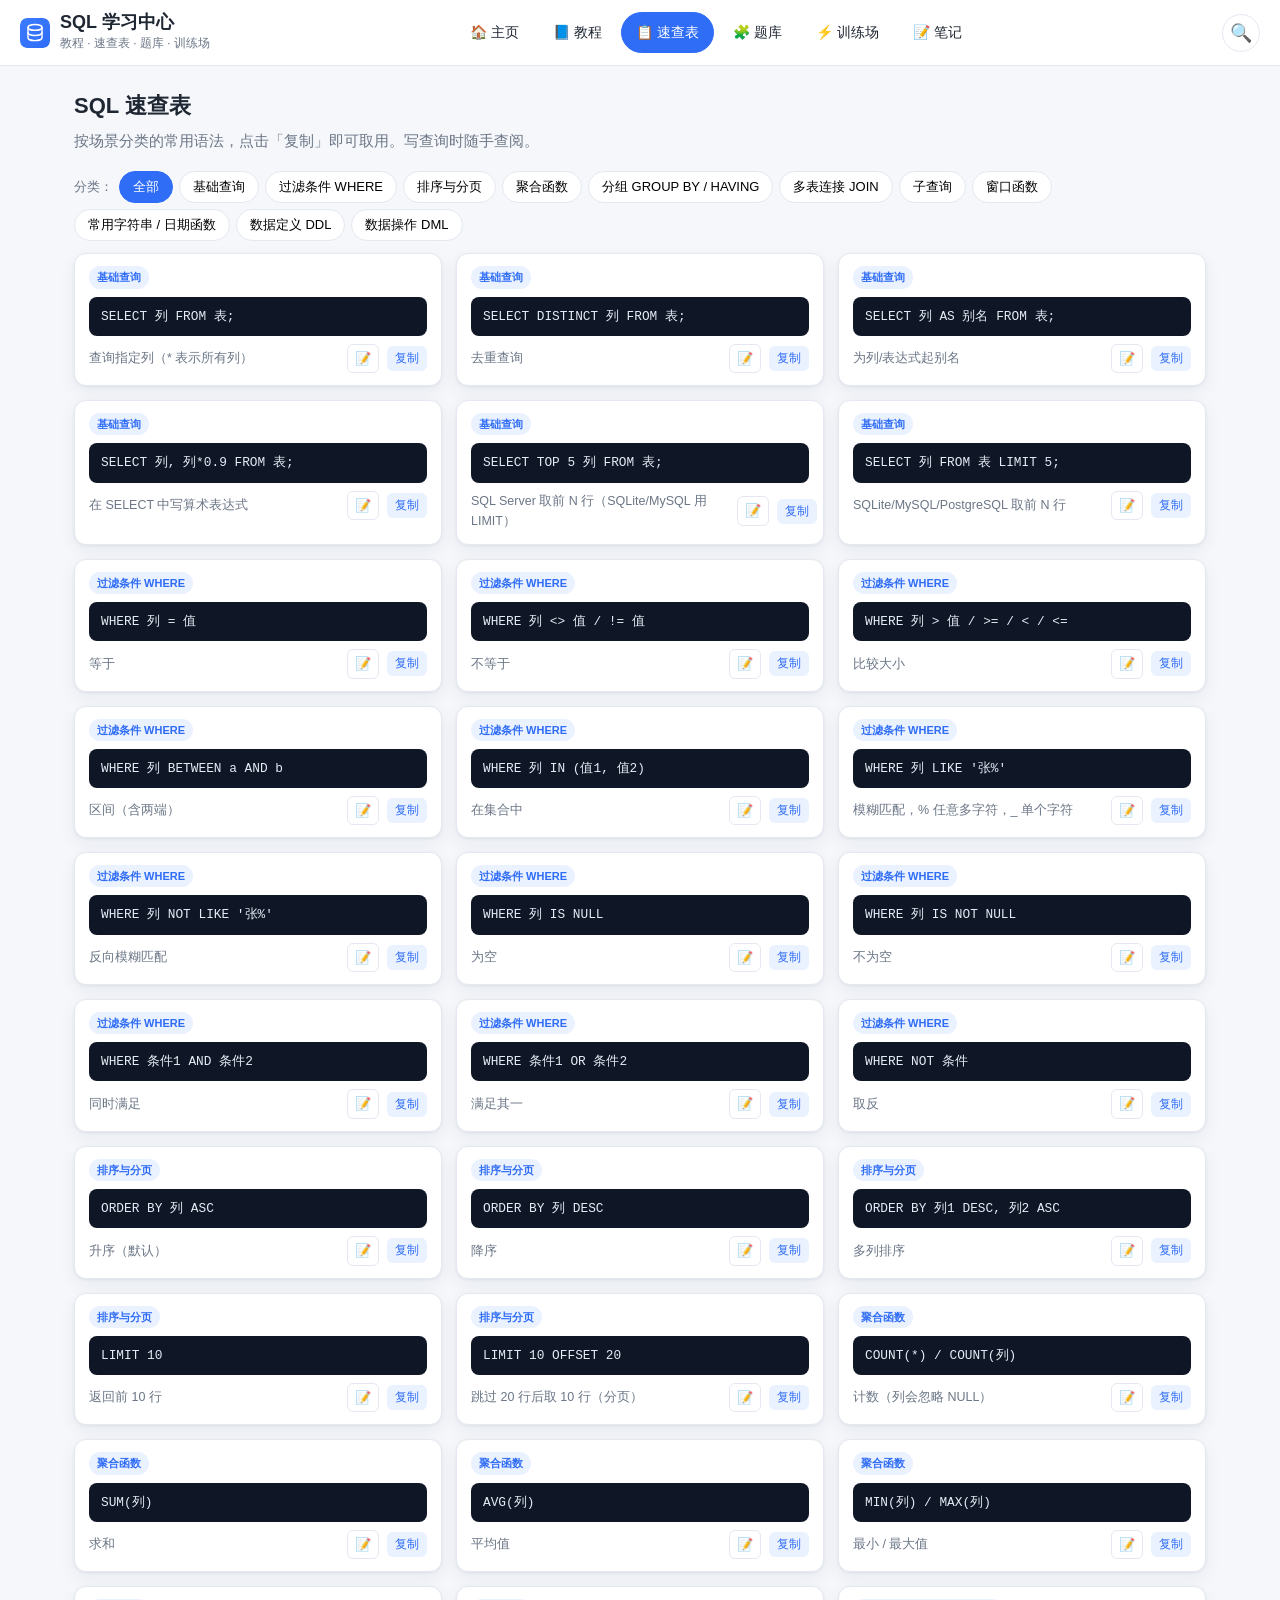
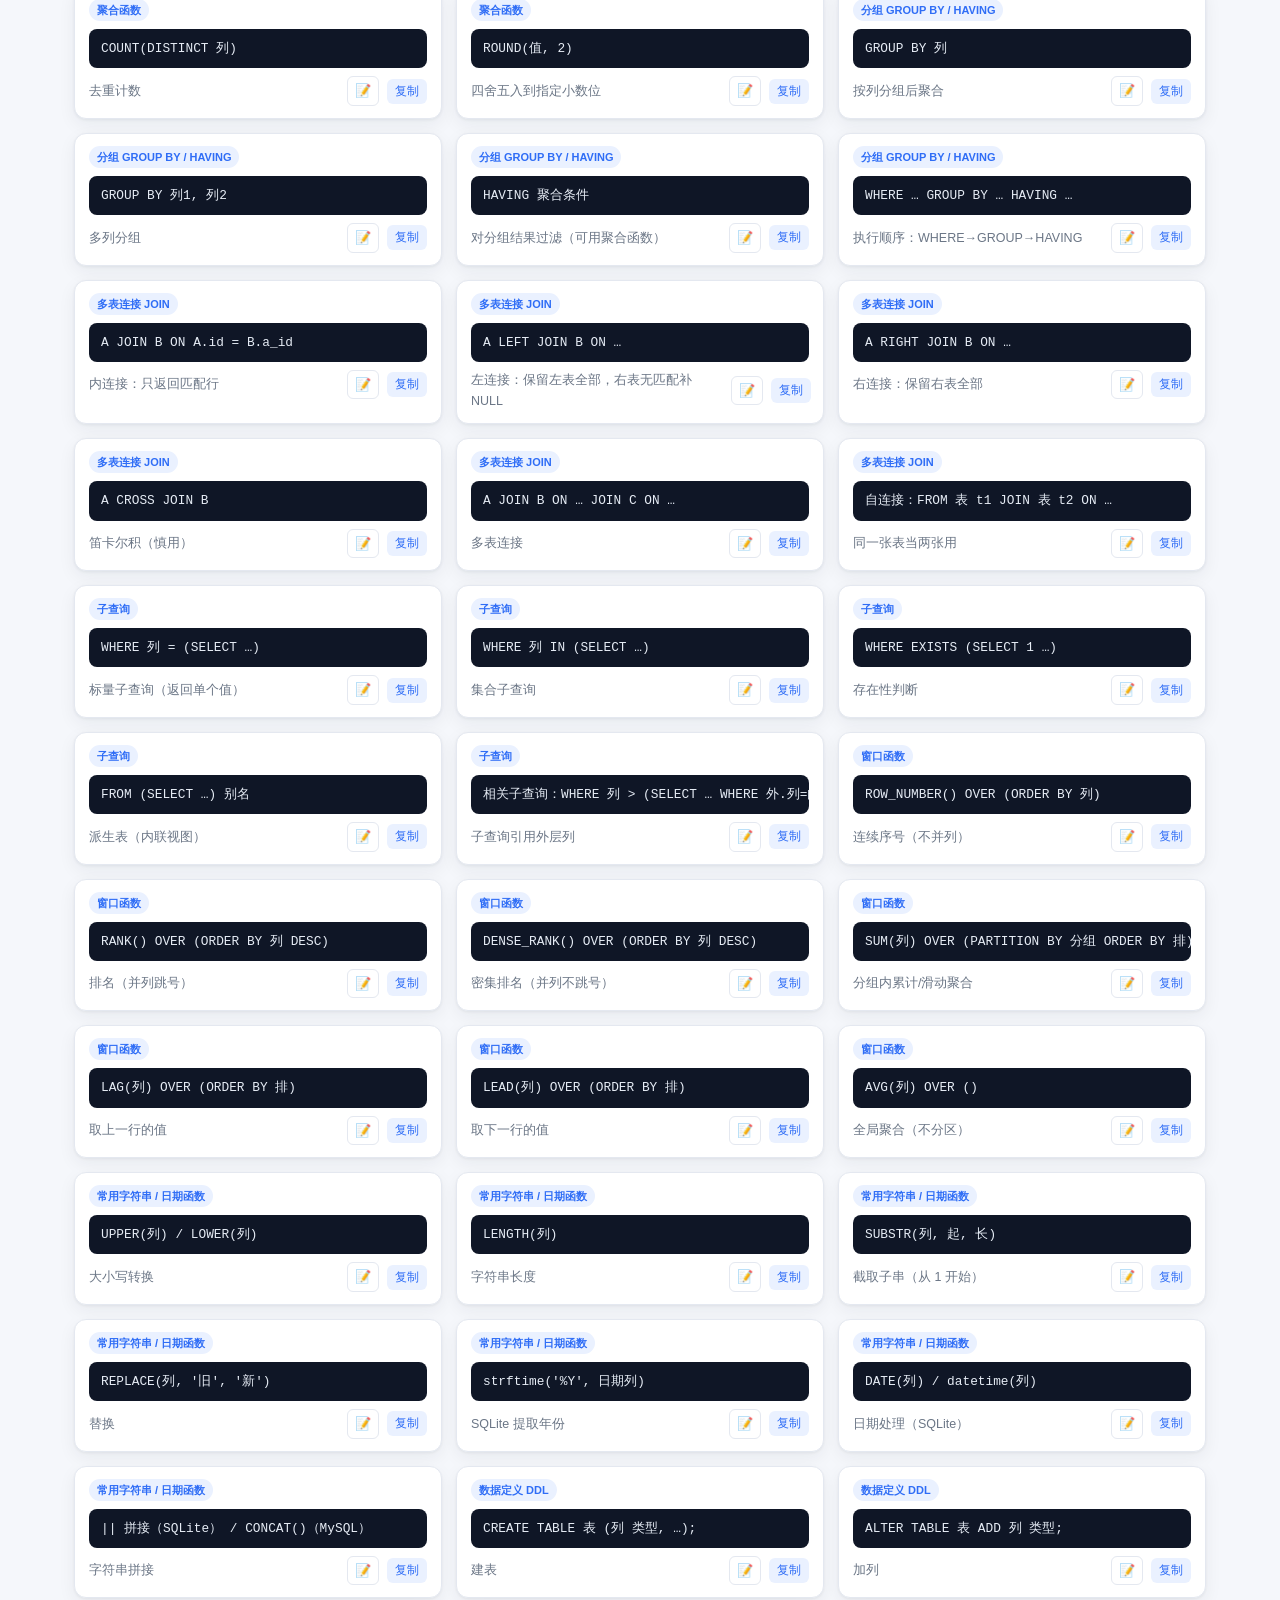
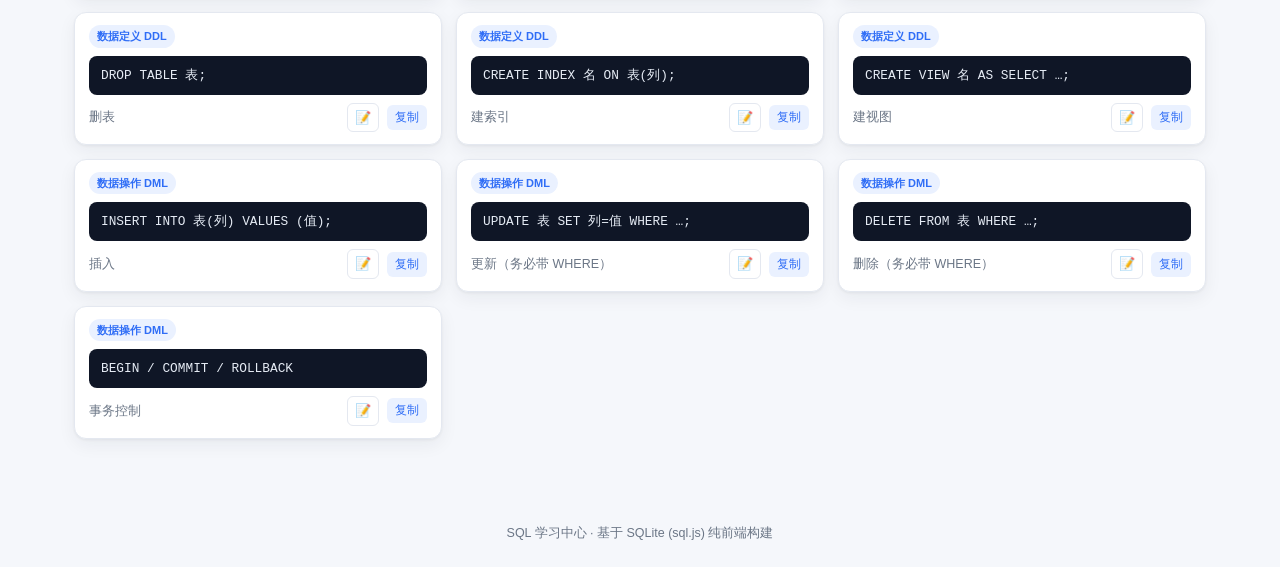
==== commit f21a026b: "update" ====
--- a/cheatsheet.html
+++ b/cheatsheet.html
@@ -3,6 +3,13 @@
 <head>
   <meta charset="UTF-8" />
   <meta name="viewport" content="width=device-width, initial-scale=1.0" />
+  <link rel="icon" type="image/svg+xml" href="assets/icon.svg" />
+  <link rel="manifest" href="manifest.webmanifest" />
+  <link rel="apple-touch-icon" href="assets/icon-180.png" />
+  <meta name="theme-color" content="#2f6df6" />
+  <meta name="apple-mobile-web-app-capable" content="yes" />
+  <meta name="apple-mobile-web-app-status-bar-style" content="default" />
+  <meta name="apple-mobile-web-app-title" content="SQL学习" />
   <title>SQL 速查表 · SQL 学习中心</title>
   <link rel="stylesheet" href="css/style.css" />
 </head>
@@ -10,7 +17,7 @@
   <header class="topbar">
     <div class="brand">
       <button class="menu-toggle" id="menuToggle" aria-label="菜单" aria-expanded="false">☰</button>
-      <span class="logo">🛢️</span>
+      <img class="logo-img" src="assets/icon.svg" alt="SQL 学习中心" />
       <div class="brand-text">
         <a href="index.html" class="brand-link"><h1>SQL 学习中心</h1></a>
         <p class="subtitle">教程 · 速查表 · 题库 · 训练场</p>
--- a/css/style.css
+++ b/css/style.css
@@ -36,6 +36,7 @@
 }
 .brand { display: flex; align-items: center; gap: 10px; min-width: 0; }
 .brand .logo { font-size: 28px; }
+.logo-img { width: 30px; height: 30px; display: block; border-radius: 7px; }
 .brand h1 { font-size: 18px; margin: 0; line-height: 1.2; }
 .brand-link { text-decoration: none; color: inherit; }
 .subtitle { margin: 0; color: var(--muted); font-size: 12px; }
@@ -116,6 +117,15 @@
 }
 .tut-part:first-child { border-top: none; margin-top: 0; }
 .toc-toggle { display: none; }
+/* 教程目录抽屉标题栏：桌面端隐藏，仅移动端显示 */
+.tut-drawer-head { display: none; }
+/* 教程内容表格：窄屏可横向滚动，避免溢出截断 */
+.tut-main table { display: block; width: 100%; overflow-x: auto; border-collapse: collapse; margin: 12px 0; }
+.tut-main th, .tut-main td { border: 1px solid var(--line); padding: 6px 10px; text-align: left; font-size: 13px; }
+.tut-main th { background: var(--brand-soft); }
+/* 返回题库按钮（训练场题目模式） */
+.btn.back { border-color: var(--green); color: var(--green); }
+.btn.back:hover { background: var(--green); color: #fff; }
 .tut-main {
   flex: 1; min-width: 0; background: var(--panel); border: 1px solid var(--line);
   border-radius: var(--radius); padding: 24px 28px; box-shadow: var(--shadow);
@@ -277,9 +287,29 @@
   .tut-side { display: none; }
   .tut-side.open {
     display: block; position: fixed; top: 0; left: 0; right: 0; bottom: 0; z-index: 60;
-    background: var(--panel); padding: 16px; max-height: none; overflow: auto; box-shadow: var(--shadow);
+    background: var(--panel); padding: 16px; max-height: none; overflow: auto;
+    padding-bottom: 90px; overscroll-behavior: contain; box-shadow: var(--shadow);
   }
-  .tut-main { padding: 18px 16px; }
+  /* 抽屉标题栏（移动端显示） */
+  .tut-drawer-head {
+    display: flex; align-items: center; justify-content: space-between;
+    padding-bottom: 10px; margin-bottom: 8px; border-bottom: 1px solid var(--line);
+    position: sticky; top: -16px; background: var(--panel); z-index: 2;
+  }
+  .tdh-title { font-weight: 700; font-size: 15px; color: var(--ink); }
+  .tdh-close {
+    border: none; background: var(--brand-soft); color: var(--brand);
+    width: 32px; height: 32px; border-radius: 50%; font-size: 15px; cursor: pointer; line-height: 1;
+  }
+  .tdh-close:hover { background: var(--brand); color: #fff; }
+  .tut-main { padding: 18px 16px; font-size: 15.5px; line-height: 1.75; }
+  .tut-main h3 { font-size: 19px; line-height: 1.4; }
+  .tut-main p { margin: 12px 0; }
+  .tut-main code { font-size: 13px; overflow-wrap: anywhere; }
+  .tut-main pre { font-size: 12.5px; padding: 12px 12px; }
+  .tut-main th, .tut-main td { font-size: 12.5px; padding: 6px 8px; }
+  /* 滚动定位时给 sticky 顶栏让位，避免内容被遮住 */
+  main, .home, .tut-main h3 { scroll-margin-top: 64px; }
 
   .cheat-grid, .q-list { grid-template-columns: 1fr; }
   .hero h1 { font-size: 24px; }
